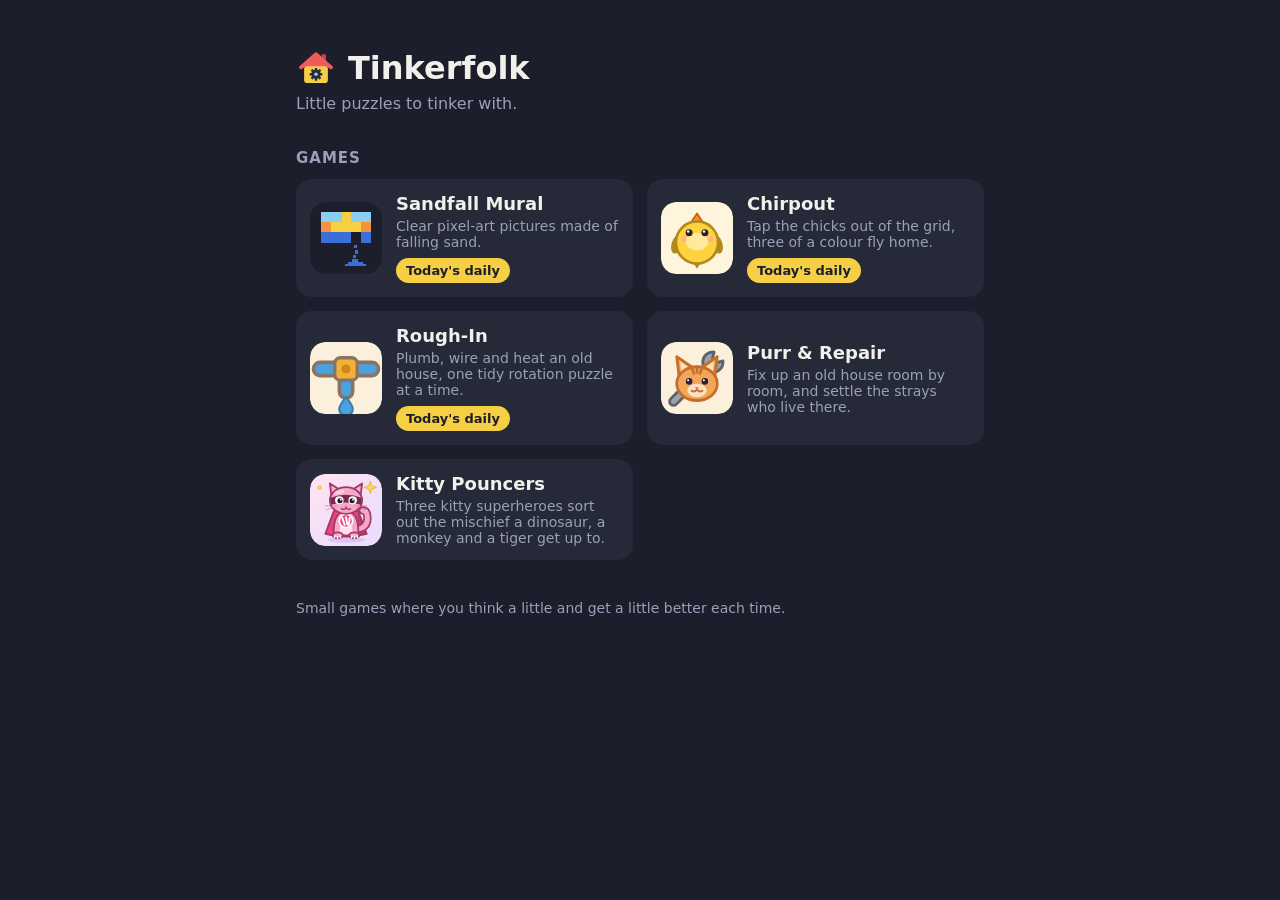
==== index.html @ 83acff3e "Deploy studio a230baa" ====
<!doctype html>
<html lang="en">
  <head>
    <meta charset="UTF-8" />
    <meta name="viewport" content="width=device-width, initial-scale=1, viewport-fit=cover" />
    <meta name="theme-color" content="#1c1e2b" />
    <meta name="description" content="Small puzzle games you can play in your browser, with a new daily puzzle every day." />
    <link rel="icon" href="./favicon.svg" type="image/svg+xml" />
    <title>Games</title>
    <script type="module" crossorigin src="./assets/index-D3OUEKuD.js"></script>
    <link rel="stylesheet" crossorigin href="./assets/index-XMvZbR4a.css">
    <link rel="manifest" href="./manifest.webmanifest" />
    <link rel="apple-touch-icon" href="./apple-touch-icon.png" />
    <meta name="apple-mobile-web-app-title" content="Tinkerfolk" />
    <meta name="apple-mobile-web-app-capable" content="yes" />
    <meta name="mobile-web-app-capable" content="yes" />
  </head>
  <body>
    <main id="app">
      <header class="masthead">
        <h1 id="brand-name"></h1>
        <p id="brand-tagline" class="tagline"></p>
      </header>
      <section aria-labelledby="games-heading">
        <h2 id="games-heading">Games</h2>
        <div id="games" class="cards"></div>
      </section>
      <section id="apps-section" aria-labelledby="apps-heading" hidden>
        <h2 id="apps-heading">Apps</h2>
        <div id="apps" class="cards"></div>
      </section>
      <footer>
        <p id="brand-about"></p>
      </footer>
    </main>
  </body>
</html>
---- assets/index-XMvZbR4a.css ----
:root{--bg:#1c1e2b;--panel:#262938;--panel-2:#30344a;--text:#f1f0ea;--muted:#9aa0b8;--accent:#f6cf45;--lightningcss-light: ;--lightningcss-dark:initial;color-scheme:dark}*{box-sizing:border-box}html,body{background:var(--bg);color:var(--text);margin:0;font-family:system-ui,-apple-system,Segoe UI,Roboto,sans-serif}#app{max-width:720px;padding:max(24px, env(safe-area-inset-top)) 16px max(24px, env(safe-area-inset-bottom));margin:0 auto}.masthead{padding:24px 0 8px}h1{align-items:center;gap:12px;margin:0;font-size:32px;display:flex}.studio-mark{flex:none}.tagline{color:var(--muted);margin:6px 0 0}h2{text-transform:uppercase;letter-spacing:1px;color:var(--muted);margin:28px 0 12px;font-size:15px}.cards{grid-template-columns:repeat(auto-fill,minmax(280px,1fr));gap:14px;display:grid}.card{background:var(--panel);border-radius:16px;align-items:center;gap:14px;padding:14px;transition:transform .15s,background .15s;display:flex;position:relative}.card:hover,.card:focus-within{background:var(--panel-2);transform:translateY(-2px)}.art{border-radius:14px;flex:none;grid-template-columns:repeat(2,1fr);width:72px;height:72px;display:grid;overflow:hidden}.art span{animation:.5s ease-out both settle}.art.logo{display:block}.art.logo img{border-radius:14px;width:100%;height:100%;display:block;box-shadow:0 0 0 1px #ffffff1a}.art.app{background:var(--panel-2);place-items:center;font-size:32px;font-weight:800;display:grid}@keyframes settle{0%{opacity:0;transform:translateY(-100%)}}.body h3{margin:0 0 4px;font-size:18px}.main{color:inherit;text-decoration:none}.main:after{content:"";border-radius:16px;position:absolute;inset:0}.main:focus-visible{outline:none}.main:focus-visible:after{outline:2px solid var(--accent)}.body p{color:var(--muted);margin:0;font-size:14px}.daily{z-index:1;background:var(--accent);color:var(--bg);border-radius:999px;margin-top:8px;padding:5px 10px;font-size:13px;font-weight:700;text-decoration:none;display:inline-block;position:relative}footer{color:var(--muted);margin-top:40px;font-size:14px}@media (prefers-reduced-motion:reduce){.art span{animation:none}.card{transition:none}}
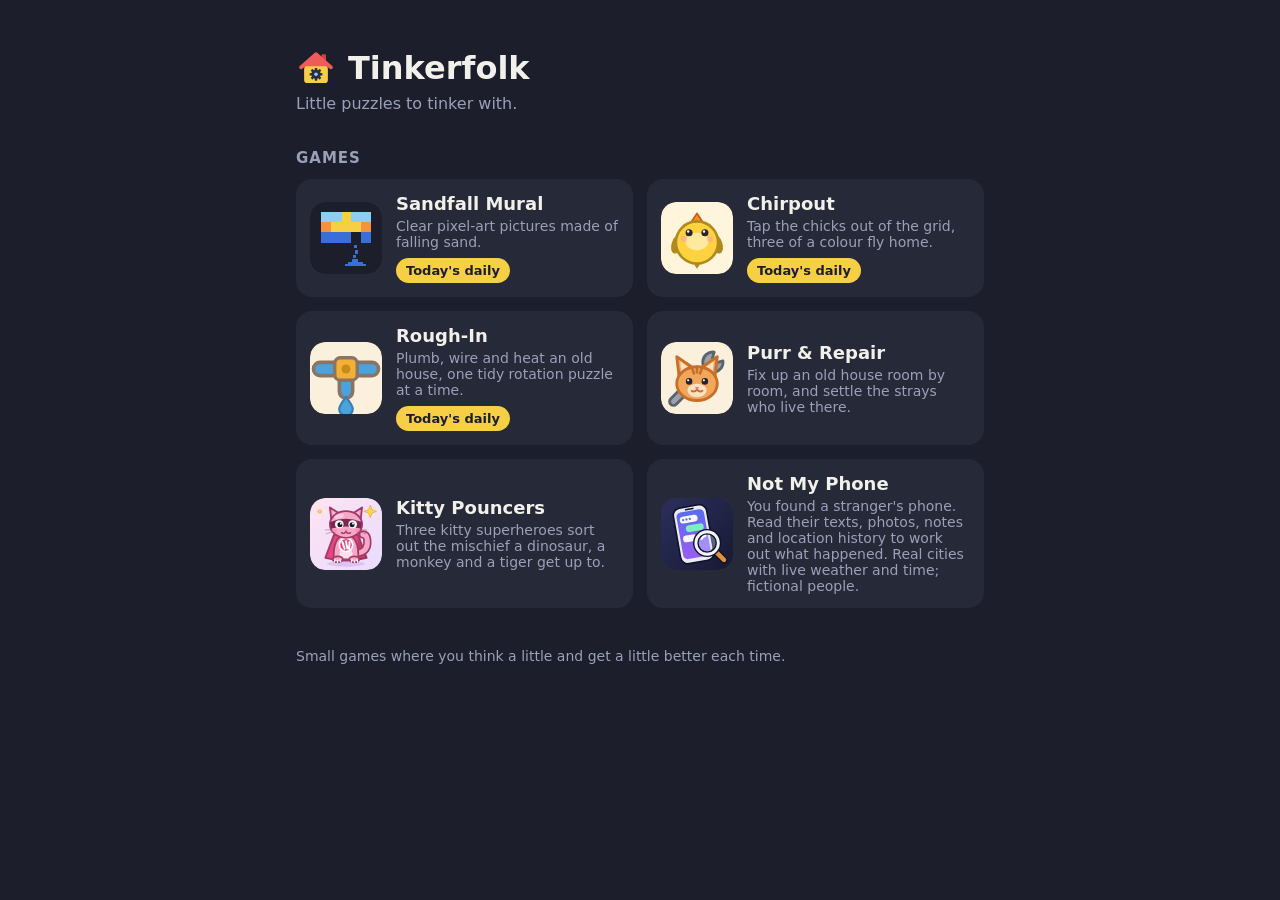
==== commit 191df4cd: "Deploy studio acd34e6" ====
--- a/index.html
+++ b/index.html
@@ -7,7 +7,7 @@
     <meta name="description" content="Small puzzle games you can play in your browser, with a new daily puzzle every day." />
     <link rel="icon" href="./favicon.svg" type="image/svg+xml" />
     <title>Games</title>
-    <script type="module" crossorigin src="./assets/index-D3OUEKuD.js"></script>
+    <script type="module" crossorigin src="./assets/index--6oejZJM.js"></script>
     <link rel="stylesheet" crossorigin href="./assets/index-XMvZbR4a.css">
     <link rel="manifest" href="./manifest.webmanifest" />
     <link rel="apple-touch-icon" href="./apple-touch-icon.png" />
